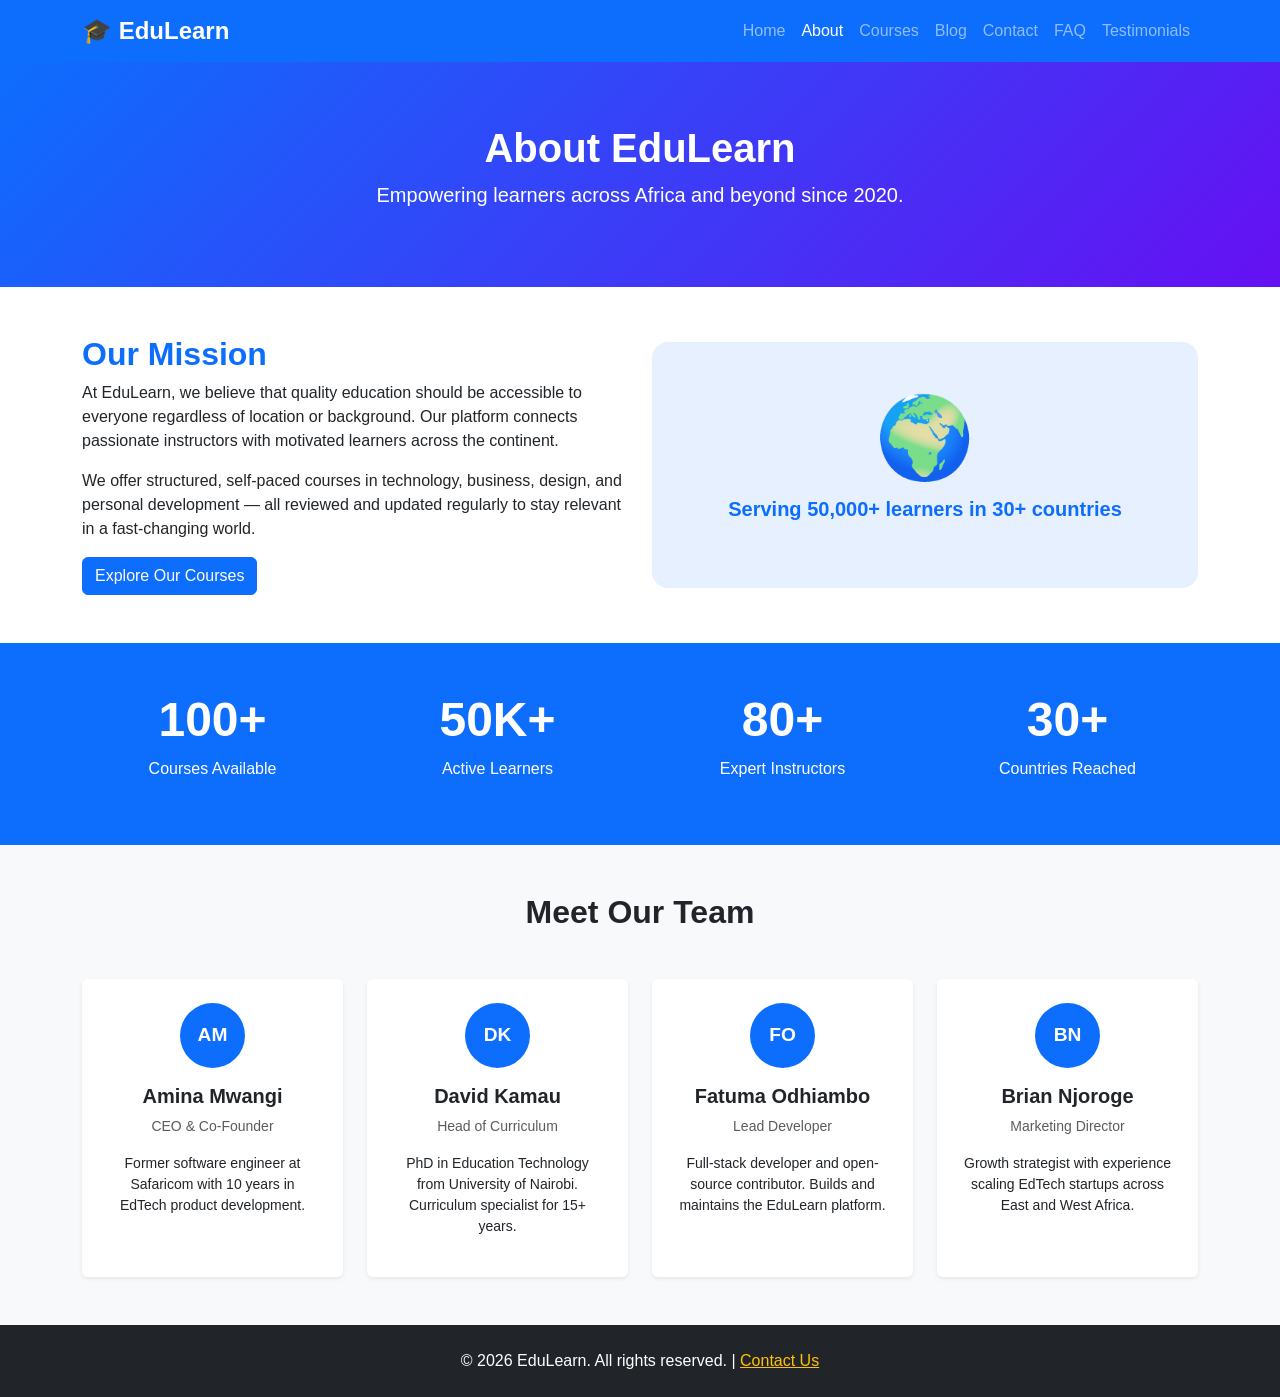
==== about.html @ 64d954fd "Add About page with team section and stats" ====
<!DOCTYPE html>
<html lang="en">
<head>
  <meta charset="UTF-8" />
  <meta name="viewport" content="width=device-width, initial-scale=1.0"/>
  <title>About Us – EduLearn</title>
  <link href="https://cdn.jsdelivr.net/npm/bootstrap@5.3.0/dist/css/bootstrap.min.css" rel="stylesheet"/>
  <link rel="stylesheet" href="css/style.css"/>
</head>
<body>

  <nav class="navbar navbar-expand-lg navbar-dark bg-primary">
    <div class="container">
      <a class="navbar-brand fw-bold" href="index.html">🎓 EduLearn</a>
      <button class="navbar-toggler" type="button" data-bs-toggle="collapse" data-bs-target="#navMenu">
        <span class="navbar-toggler-icon"></span>
      </button>
      <div class="collapse navbar-collapse" id="navMenu">
        <ul class="navbar-nav ms-auto">
          <li class="nav-item"><a class="nav-link" href="index.html">Home</a></li>
          <li class="nav-item"><a class="nav-link active" href="about.html">About</a></li>
          <li class="nav-item"><a class="nav-link" href="courses.html">Courses</a></li>
          <li class="nav-item"><a class="nav-link" href="blog.html">Blog</a></li>
          <li class="nav-item"><a class="nav-link" href="contact.html">Contact</a></li>
          <li class="nav-item"><a class="nav-link" href="faq.html">FAQ</a></li>
          <li class="nav-item"><a class="nav-link" href="testimonials.html">Testimonials</a></li>
        </ul>
      </div>
    </div>
  </nav>

  <!-- PAGE HEADER -->
  <section class="page-header text-white text-center py-5">
    <div class="container">
      <h1 class="fw-bold">About EduLearn</h1>
      <p class="lead">Empowering learners across Africa and beyond since 2020.</p>
    </div>
  </section>

  <!-- MISSION -->
  <section class="py-5">
    <div class="container">
      <div class="row align-items-center g-4">
        <div class="col-md-6">
          <h2 class="fw-bold text-primary">Our Mission</h2>
          <p>At EduLearn, we believe that quality education should be accessible to everyone regardless of location or background. Our platform connects passionate instructors with motivated learners across the continent.</p>
          <p>We offer structured, self-paced courses in technology, business, design, and personal development — all reviewed and updated regularly to stay relevant in a fast-changing world.</p>
          <a href="courses.html" class="btn btn-primary">Explore Our Courses</a>
        </div>
        <div class="col-md-6 text-center">
          <div class="about-illustration p-5 rounded-4 bg-primary bg-opacity-10">
            <h1 style="font-size:5rem;">🌍</h1>
            <p class="text-primary fw-bold fs-5">Serving 50,000+ learners in 30+ countries</p>
          </div>
        </div>
      </div>
    </div>
  </section>

  <!-- STATS -->
  <section class="bg-primary text-white py-5">
    <div class="container">
      <div class="row text-center g-4">
        <div class="col-6 col-md-3">
          <h2 class="fw-bold display-5">100+</h2>
          <p>Courses Available</p>
        </div>
        <div class="col-6 col-md-3">
          <h2 class="fw-bold display-5">50K+</h2>
          <p>Active Learners</p>
        </div>
        <div class="col-6 col-md-3">
          <h2 class="fw-bold display-5">80+</h2>
          <p>Expert Instructors</p>
        </div>
        <div class="col-6 col-md-3">
          <h2 class="fw-bold display-5">30+</h2>
          <p>Countries Reached</p>
        </div>
      </div>
    </div>
  </section>

  <!-- TEAM -->
  <section class="py-5 bg-light">
    <div class="container">
      <h2 class="text-center fw-bold mb-5">Meet Our Team</h2>
      <div class="row g-4 justify-content-center">

        <div class="col-sm-6 col-md-4 col-lg-3">
          <div class="card text-center border-0 shadow-sm h-100">
            <div class="card-body p-4">
              <div class="team-avatar mx-auto mb-3">AM</div>
              <h5 class="fw-bold">Amina Mwangi</h5>
              <p class="text-muted small">CEO & Co-Founder</p>
              <p class="small">Former software engineer at Safaricom with 10 years in EdTech product development.</p>
            </div>
          </div>
        </div>

        <div class="col-sm-6 col-md-4 col-lg-3">
          <div class="card text-center border-0 shadow-sm h-100">
            <div class="card-body p-4">
              <div class="team-avatar mx-auto mb-3">DK</div>
              <h5 class="fw-bold">David Kamau</h5>
              <p class="text-muted small">Head of Curriculum</p>
              <p class="small">PhD in Education Technology from University of Nairobi. Curriculum specialist for 15+ years.</p>
            </div>
          </div>
        </div>

        <div class="col-sm-6 col-md-4 col-lg-3">
          <div class="card text-center border-0 shadow-sm h-100">
            <div class="card-body p-4">
              <div class="team-avatar mx-auto mb-3">FO</div>
              <h5 class="fw-bold">Fatuma Odhiambo</h5>
              <p class="text-muted small">Lead Developer</p>
              <p class="small">Full-stack developer and open-source contributor. Builds and maintains the EduLearn platform.</p>
            </div>
          </div>
        </div>

        <div class="col-sm-6 col-md-4 col-lg-3">
          <div class="card text-center border-0 shadow-sm h-100">
            <div class="card-body p-4">
              <div class="team-avatar mx-auto mb-3">BN</div>
              <h5 class="fw-bold">Brian Njoroge</h5>
              <p class="text-muted small">Marketing Director</p>
              <p class="small">Growth strategist with experience scaling EdTech startups across East and West Africa.</p>
            </div>
          </div>
        </div>

      </div>
    </div>
  </section>

  <footer class="bg-dark text-white text-center py-4">
    <p class="mb-0">&copy; 2026 EduLearn. All rights reserved. | <a href="contact.html" class="text-warning">Contact Us</a></p>
  </footer>

  <script src="https://cdn.jsdelivr.net/npm/bootstrap@5.3.0/dist/js/bootstrap.bundle.min.js"></script>
  <script src="js/main.js"></script>
</body>
</html>
---- css/style.css ----
/* EduLearn Global Styles */
:root {
  --primary: #0d6efd;
  --accent: #ffc107;
  --dark: #212529;
}

body {
  font-family: 'Segoe UI', sans-serif;
}

.hero-section {
  background: linear-gradient(135deg, #0d6efd, #6610f2);
  min-height: 60vh;
  display: flex;
  align-items: center;
}

.navbar-brand {
  font-size: 1.5rem;
}
/* Page Header */
.page-header {
  background: linear-gradient(135deg, #0d6efd, #6610f2);
  min-height: 25vh;
  display: flex;
  align-items: center;
}

/* Team Avatar */
.team-avatar {
  width: 65px;
  height: 65px;
  border-radius: 50%;
  background-color: #0d6efd;
  color: white;
  font-weight: bold;
  font-size: 1.2rem;
  display: flex;
  align-items: center;
  justify-content: center;
}
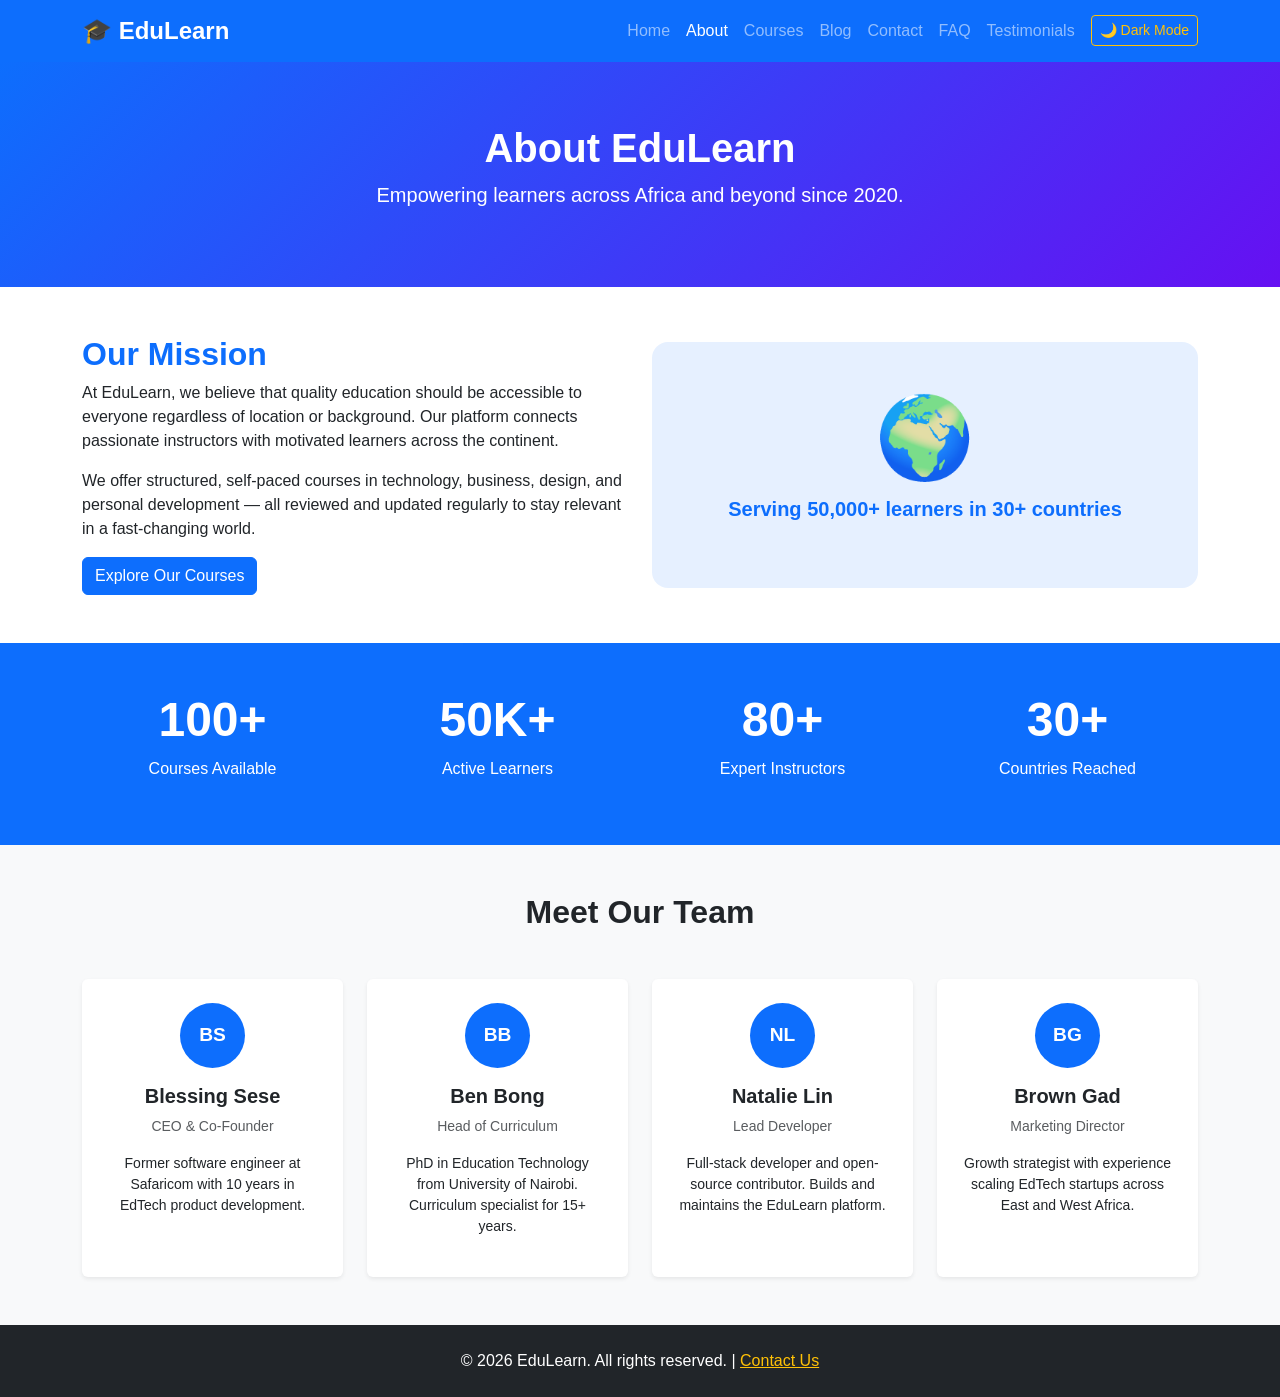
==== commit ddfa3911: "Adjustments here n there" ====
--- a/about.html
+++ b/about.html
@@ -90,8 +90,8 @@
         <div class="col-sm-6 col-md-4 col-lg-3">
           <div class="card text-center border-0 shadow-sm h-100">
             <div class="card-body p-4">
-              <div class="team-avatar mx-auto mb-3">AM</div>
-              <h5 class="fw-bold">Amina Mwangi</h5>
+              <div class="team-avatar mx-auto mb-3">BS</div>
+              <h5 class="fw-bold">Blessing Sese</h5>
               <p class="text-muted small">CEO & Co-Founder</p>
               <p class="small">Former software engineer at Safaricom with 10 years in EdTech product development.</p>
             </div>
@@ -101,8 +101,8 @@
         <div class="col-sm-6 col-md-4 col-lg-3">
           <div class="card text-center border-0 shadow-sm h-100">
             <div class="card-body p-4">
-              <div class="team-avatar mx-auto mb-3">DK</div>
-              <h5 class="fw-bold">David Kamau</h5>
+              <div class="team-avatar mx-auto mb-3">BB</div>
+              <h5 class="fw-bold">Ben Bong</h5>
               <p class="text-muted small">Head of Curriculum</p>
               <p class="small">PhD in Education Technology from University of Nairobi. Curriculum specialist for 15+ years.</p>
             </div>
@@ -112,8 +112,8 @@
         <div class="col-sm-6 col-md-4 col-lg-3">
           <div class="card text-center border-0 shadow-sm h-100">
             <div class="card-body p-4">
-              <div class="team-avatar mx-auto mb-3">FO</div>
-              <h5 class="fw-bold">Fatuma Odhiambo</h5>
+              <div class="team-avatar mx-auto mb-3">NL</div>
+              <h5 class="fw-bold">Natalie Lin</h5>
               <p class="text-muted small">Lead Developer</p>
               <p class="small">Full-stack developer and open-source contributor. Builds and maintains the EduLearn platform.</p>
             </div>
@@ -123,8 +123,8 @@
         <div class="col-sm-6 col-md-4 col-lg-3">
           <div class="card text-center border-0 shadow-sm h-100">
             <div class="card-body p-4">
-              <div class="team-avatar mx-auto mb-3">BN</div>
-              <h5 class="fw-bold">Brian Njoroge</h5>
+              <div class="team-avatar mx-auto mb-3">BG</div>
+              <h5 class="fw-bold">Brown Gad</h5>
               <p class="text-muted small">Marketing Director</p>
               <p class="small">Growth strategist with experience scaling EdTech startups across East and West Africa.</p>
             </div>
--- a/css/style.css
+++ b/css/style.css
@@ -39,4 +39,27 @@
   display: flex;
   align-items: center;
   justify-content: center;
+}
+/* Dark Mode */
+[data-theme="dark"] body,
+[data-theme="dark"] {
+  background-color: #121212 !important;
+  color: #e0e0e0 !important;
+}
+
+[data-theme="dark"] .card {
+  background-color: #1e1e1e !important;
+  color: #e0e0e0 !important;
+}
+
+[data-theme="dark"] .bg-light {
+  background-color: #1a1a1a !important;
+}
+
+[data-theme="dark"] .text-muted {
+  color: #aaaaaa !important;
+}
+
+[data-theme="dark"] footer {
+  background-color: #000 !important;
 }
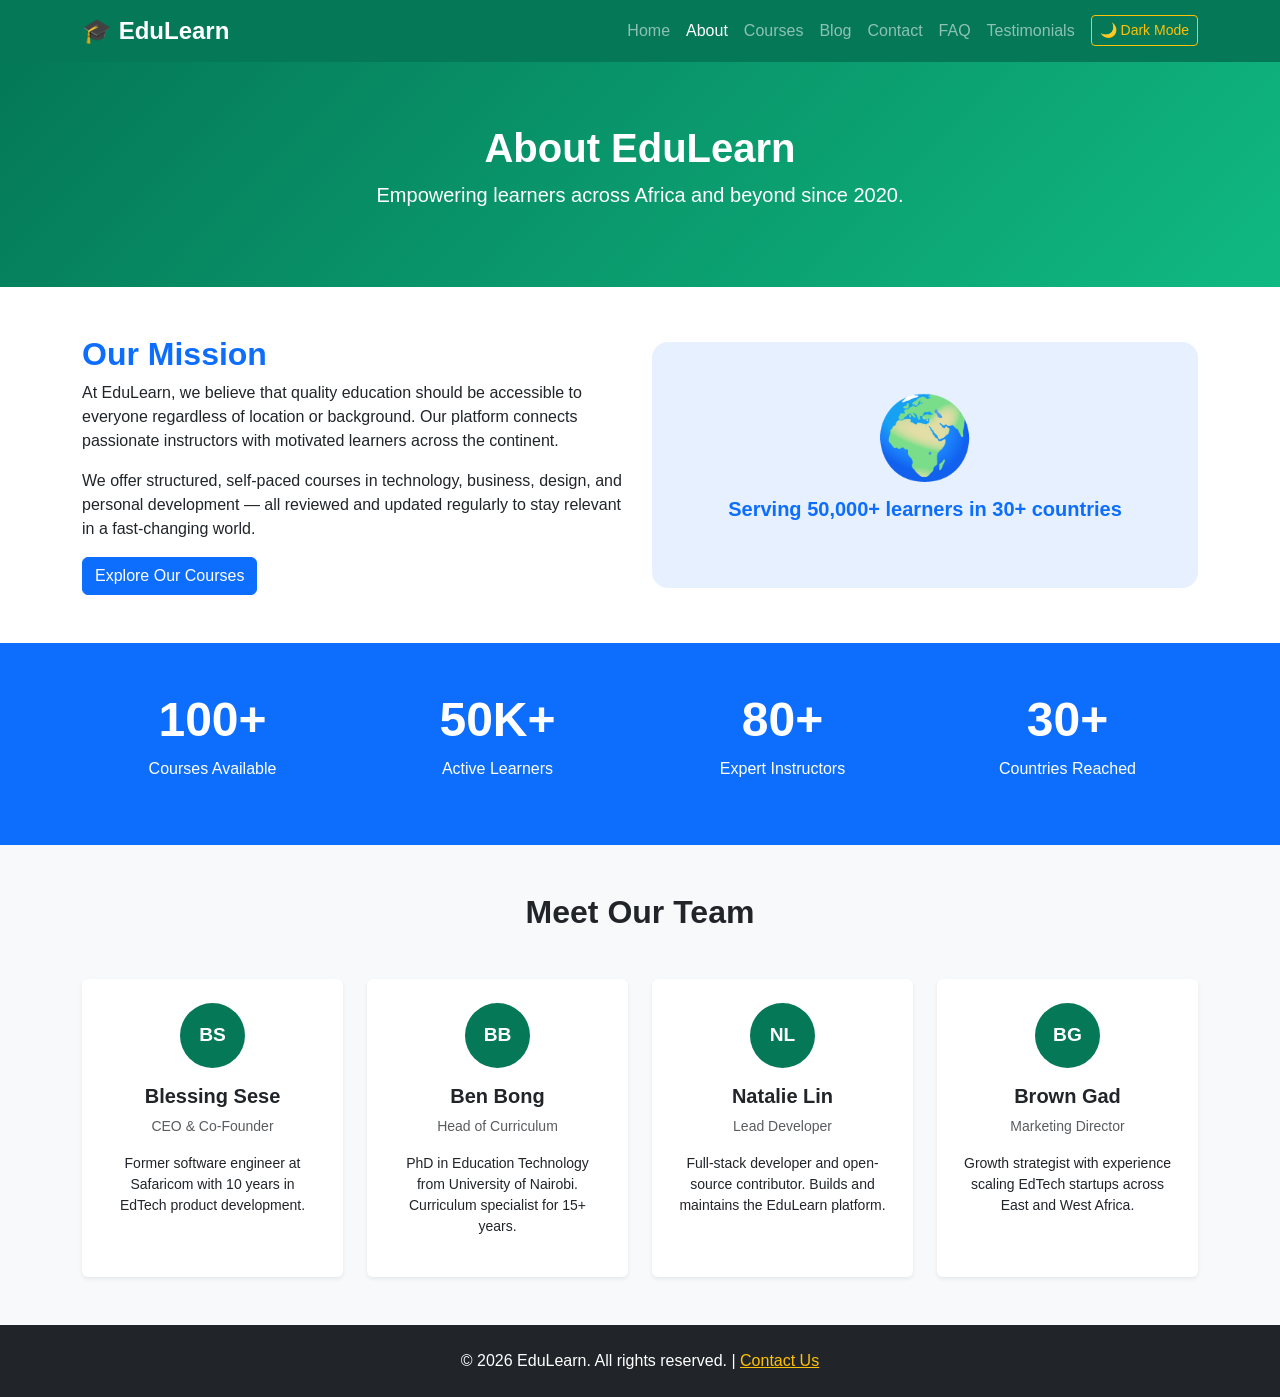
==== commit 0b35fff7: "Improve accessibility with ARIA labels on navigation" ====
--- a/about.html
+++ b/about.html
@@ -9,10 +9,10 @@
 </head>
 <body>
 
-  <nav class="navbar navbar-expand-lg navbar-dark bg-primary">
+  <nav class="navbar navbar-expand-lg navbar-dark bg-primary" aria-label="Main navigation">
     <div class="container">
       <a class="navbar-brand fw-bold" href="index.html">🎓 EduLearn</a>
-      <button class="navbar-toggler" type="button" data-bs-toggle="collapse" data-bs-target="#navMenu">
+     <button class="navbar-toggler" type="button" data-bs-toggle="collapse" data-bs-target="#navMenu" aria-label="Toggle navigation menu" aria-expanded="false" aria-controls="navMenu">
         <span class="navbar-toggler-icon"></span>
       </button>
       <div class="collapse navbar-collapse" id="navMenu">
--- a/css/style.css
+++ b/css/style.css
@@ -1,6 +1,6 @@
 /* EduLearn Global Styles */
 :root {
-  --primary: #0d6efd;
+  --primary: #047857;
   --accent: #ffc107;
   --dark: #212529;
 }
@@ -10,10 +10,14 @@
 }
 
 .hero-section {
-  background: linear-gradient(135deg, #0d6efd, #6610f2);
+  background: linear-gradient(135deg, #047857, #10b981); /* emerald-700 to emerald-500 */
   min-height: 60vh;
   display: flex;
   align-items: center;
+}
+/* Emerald Green Navbar */
+.navbar.bg-primary {
+  background-color: #047857 !important; /* emerald-700 */
 }
 
 .navbar-brand {
@@ -21,7 +25,7 @@
 }
 /* Page Header */
 .page-header {
-  background: linear-gradient(135deg, #0d6efd, #6610f2);
+  background: linear-gradient(135deg, #047857, #10b981);
   min-height: 25vh;
   display: flex;
   align-items: center;
@@ -32,7 +36,7 @@
   width: 65px;
   height: 65px;
   border-radius: 50%;
-  background-color: #0d6efd;
+  background-color: #047857;
   color: white;
   font-weight: bold;
   font-size: 1.2rem;
@@ -62,4 +66,33 @@
 
 [data-theme="dark"] footer {
   background-color: #000 !important;
+}
+/* Card Hover Effects */
+.card {
+  transition: transform 0.25s ease, box-shadow 0.25s ease;
+}
+
+.card:hover {
+  transform: translateY(-6px);
+  box-shadow: 0 12px 24px rgba(0, 0, 0, 0.12) !important;
+}
+
+.btn {
+  transition: all 0.2s ease;
+}
+
+.btn:hover {
+  transform: translateY(-2px);
+}
+/* Smooth Scrolling */
+html {
+  scroll-behavior: smooth;
+}
+
+* {
+  transition: background-color 0.3s ease, color 0.3s ease;
+}
+
+a {
+  transition: color 0.2s ease;
 }
